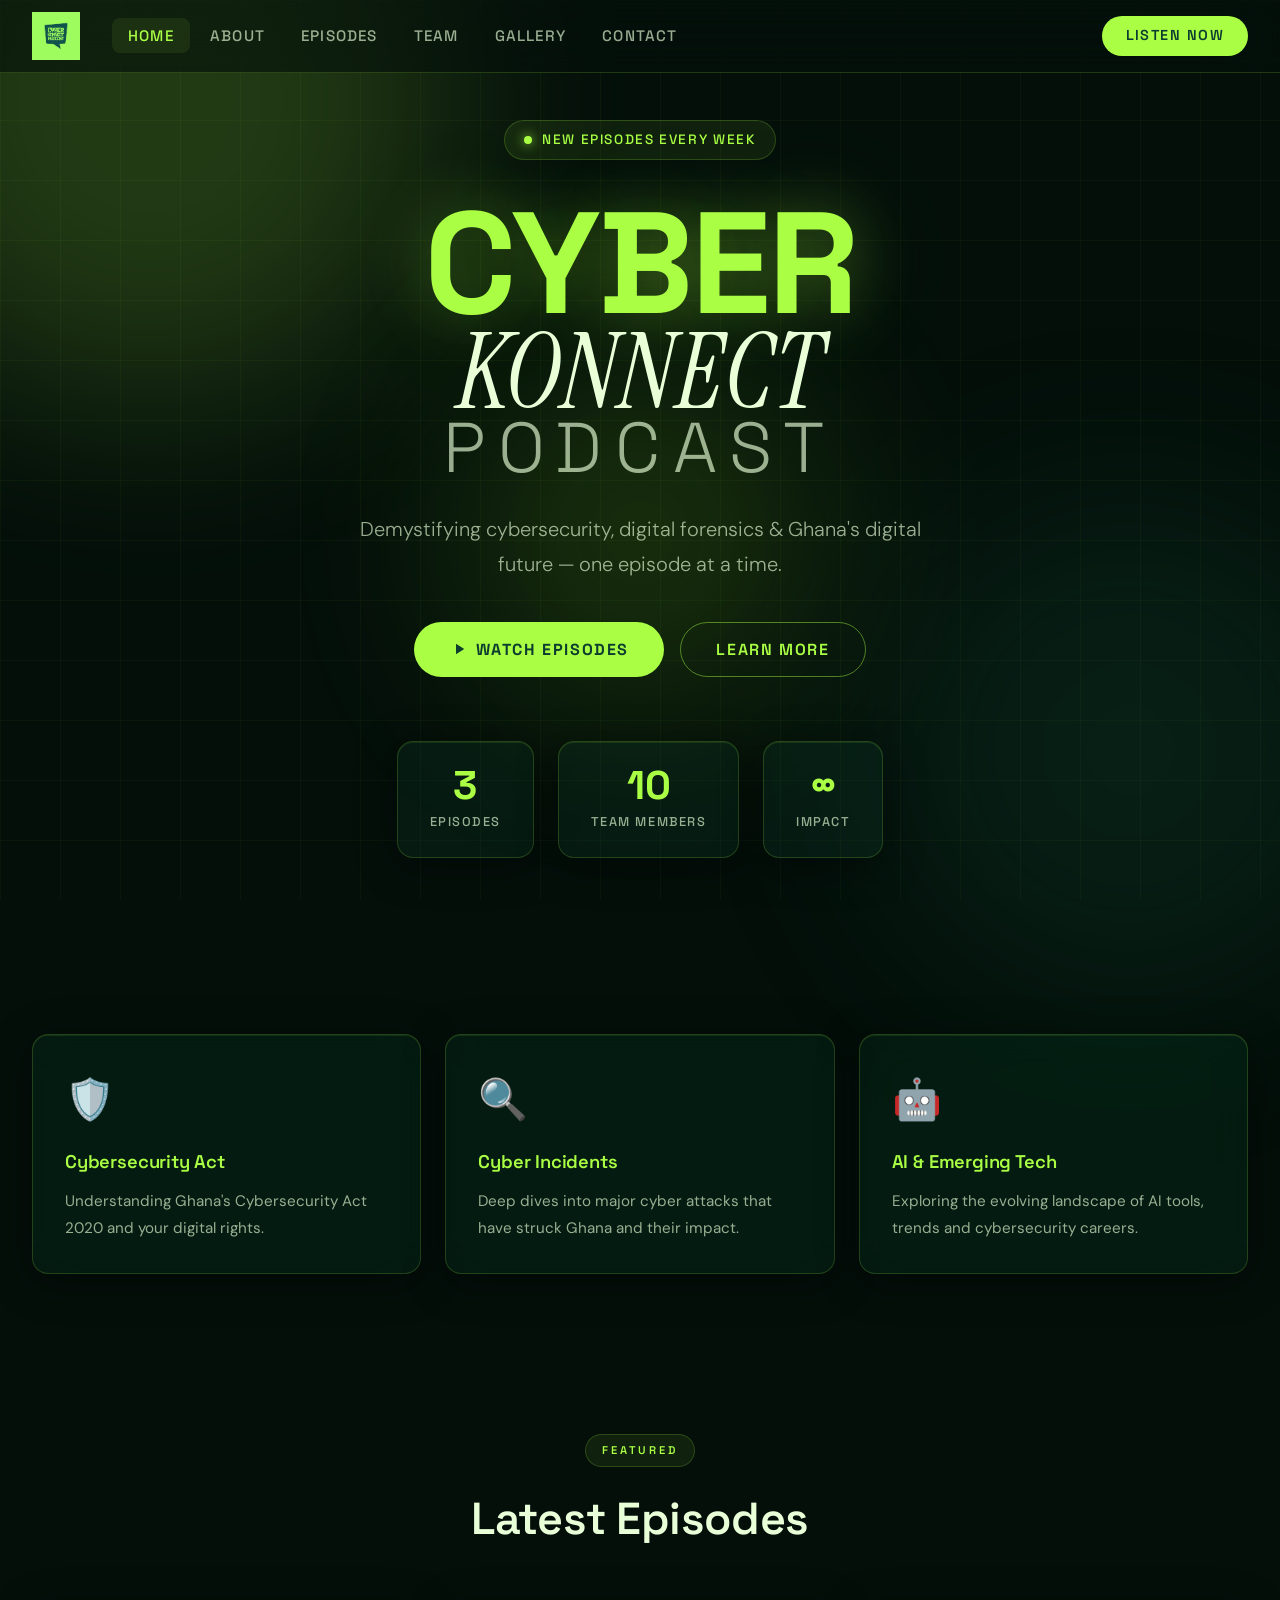
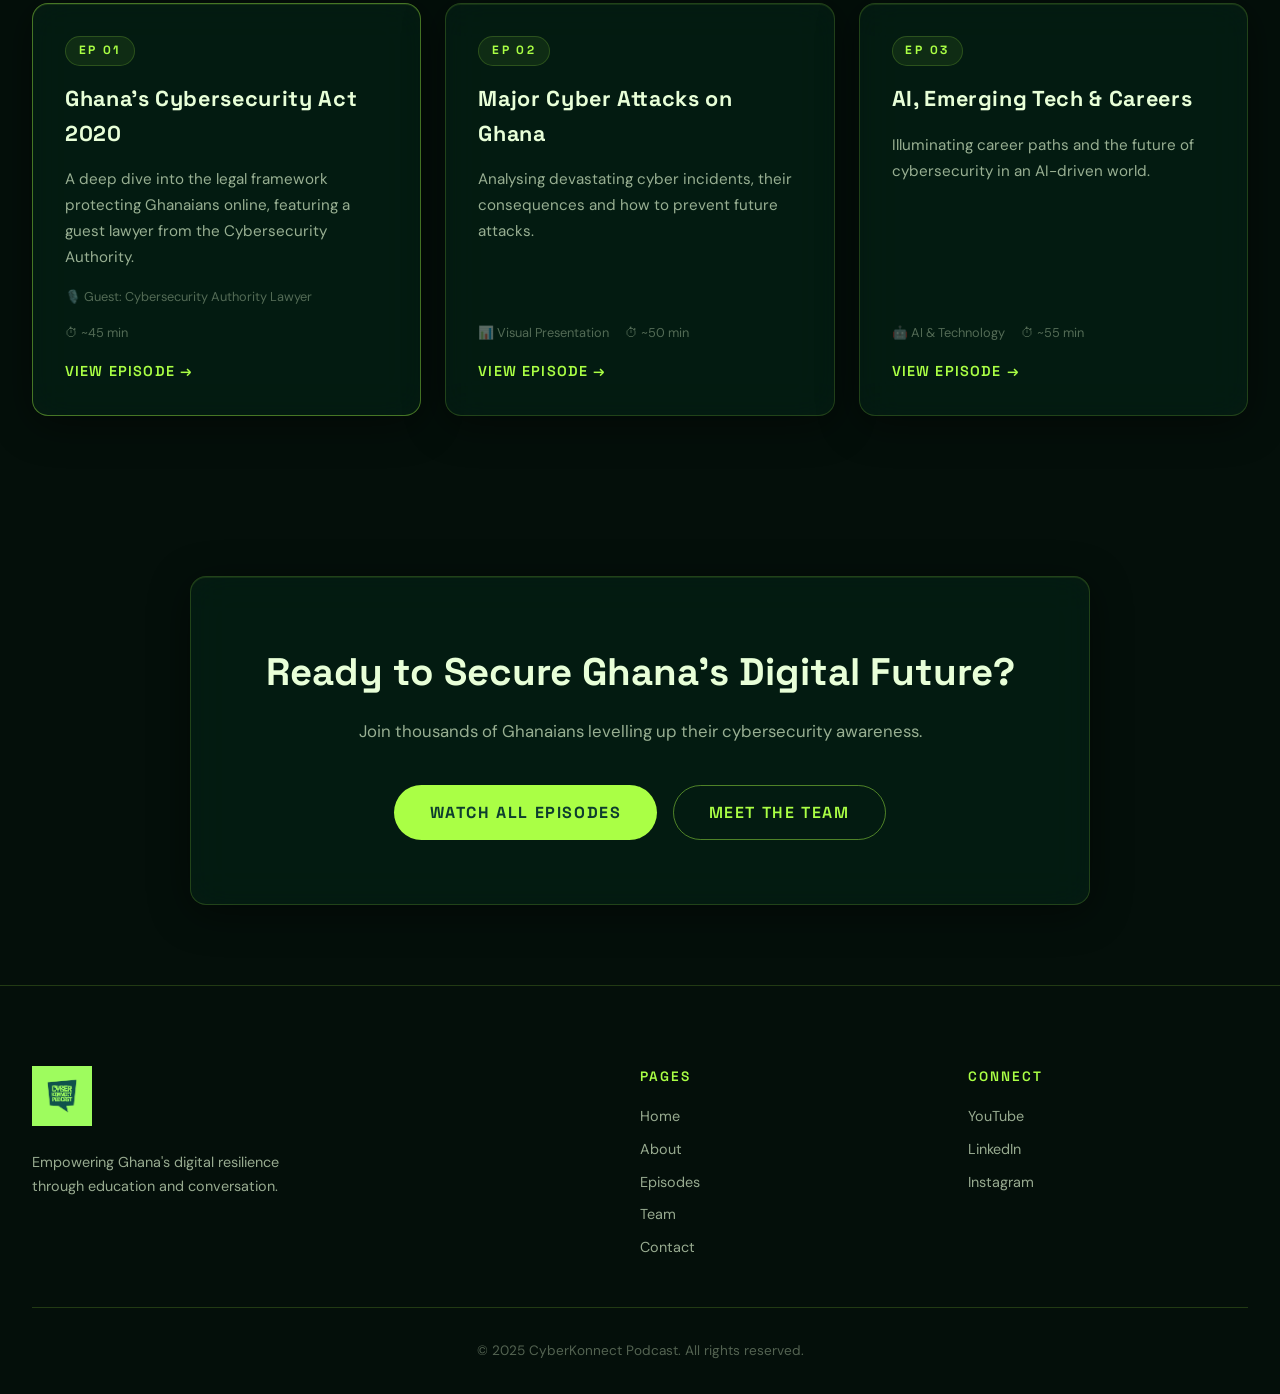
==== index.html @ 1802299e "active" ====
<!DOCTYPE html>
<html lang="en">
<head>
  <meta charset="UTF-8" />
  <meta name="viewport" content="width=device-width, initial-scale=1.0"/>
  <title>CyberKonnect Podcast</title>
  <link rel="stylesheet" href="styles.css"/>
  
</head>
<body>
  <!-- Animated Background -->
  <div class="bg-grid"></div>
  <div class="bg-orbs">
    <div class="orb orb-1"></div>
    <div class="orb orb-2"></div>
    <div class="orb orb-3"></div>
  </div>

  <!-- Nav -->
  <nav class="glass-nav">
    <div class="nav-inner">
      <a href="index.html" class="nav-logo">
        <img src="logo.webp" alt="CyberKonnect Logo" class="logo-img"/>
      </a>
      <ul class="nav-links">
        <li><a href="index.html" class="nav-link active">Home</a></li>
        <li><a href="about.html" class="nav-link">About</a></li>
        <li><a href="episodes.html" class="nav-link">Episodes</a></li>
        <li><a href="team.html" class="nav-link">Team</a></li>
        <li><a href="gallery.html" class="nav-link">Gallery</a></li>
        <li><a href="contact.html" class="nav-link">Contact</a></li>
      </ul>
      <a href="episodes.html" class="nav-cta">Listen Now</a>
      <button class="hamburger" id="hamburger">
        <span></span><span></span><span></span>
      </button>
    </div>
  </nav>

  <!-- Mobile Menu -->
  <div class="mobile-menu" id="mobileMenu">
    <a href="index.html" class="mob-link active">Home</a>
    <a href="about.html" class="mob-link">About</a>
    <a href="episodes.html" class="mob-link">Episodes</a>
    <a href="team.html" class="mob-link">Team</a>
    <a href="gallery.html" class="mob-link">Gallery</a>
    <a href="contact.html" class="mob-link">Contact</a>
  </div>

  <!-- Hero -->
  <section class="hero">
    <div class="hero-badge">
      <span class="pulse-dot"></span>
      New Episodes Every Week
    </div>
    <h1 class="hero-title">
      <span class="line-1">CYBER</span>
      <span class="line-2">KONNECT</span>
      <span class="line-3">PODCAST</span>
    </h1>
    <p class="hero-sub">
      Demystifying cybersecurity, digital forensics &amp; Ghana's digital future —
      one episode at a time.
    </p>
    <div class="hero-actions">
      <a href="episodes.html" class="btn-primary">
        <svg width="18" height="18" viewBox="0 0 24 24" fill="currentColor"><path d="M8 5v14l11-7z"/></svg>
        Watch Episodes
      </a>
      <a href="about.html" class="btn-ghost">Learn More</a>
    </div>
    <div class="hero-stats">
      <div class="stat-card glass-card">
        <span class="stat-num">3</span>
        <span class="stat-label">Episodes</span>
      </div>
      <div class="stat-card glass-card">
        <span class="stat-num">10</span>
        <span class="stat-label">Team Members</span>
      </div>
      <div class="stat-card glass-card">
        <span class="stat-num">∞</span>
        <span class="stat-label">Impact</span>
      </div>
    </div>
  </section>

  <!-- Features Strip -->
  <section class="features-strip">
    <div class="container">
      <div class="features-grid">
        <div class="feature-card glass-card">
          <div class="feat-icon">🛡️</div>
          <h3>Cybersecurity Act</h3>
          <p>Understanding Ghana's Cybersecurity Act 2020 and your digital rights.</p>
        </div>
        <div class="feature-card glass-card">
          <div class="feat-icon">🔍</div>
          <h3>Cyber Incidents</h3>
          <p>Deep dives into major cyber attacks that have struck Ghana and their impact.</p>
        </div>
        <div class="feature-card glass-card">
          <div class="feat-icon">🤖</div>
          <h3>AI & Emerging Tech</h3>
          <p>Exploring the evolving landscape of AI tools, trends and cybersecurity careers.</p>
        </div>
        
      </div>
    </div>
  </section>

  <!-- Latest Episode Preview -->
  <section class="latest-section">
    <div class="container">
      <div class="section-header">
        <span class="section-tag">Featured</span>
        <h2 class="section-title">Latest Episodes</h2>
      </div>
      <div class="episodes-preview">
        <div class="ep-card glass-card featured">
          <div class="ep-num">EP 01</div>
          <h3>Ghana's Cybersecurity Act 2020</h3>
          <p>A deep dive into the legal framework protecting Ghanaians online, featuring a guest lawyer from the Cybersecurity Authority.</p>
          <div class="ep-meta">
            <span>🎙️ Guest: Cybersecurity Authority Lawyer</span>
            <span>⏱ ~45 min</span>
          </div>
          <a href="episodes.html" class="ep-btn">View Episode →</a>
        </div>
        <div class="ep-card glass-card">
          <div class="ep-num">EP 02</div>
          <h3>Major Cyber Attacks on Ghana</h3>
          <p>Analysing devastating cyber incidents, their consequences and how to prevent future attacks.</p>
          <div class="ep-meta">
            <span>📊 Visual Presentation</span>
            <span>⏱ ~50 min</span>
          </div>
          <a href="episodes.html" class="ep-btn">View Episode →</a>
        </div>
        <div class="ep-card glass-card">
          <div class="ep-num">EP 03</div>
          <h3>AI, Emerging Tech & Careers</h3>
          <p>Illuminating career paths and the future of cybersecurity in an AI-driven world.</p>
          <div class="ep-meta">
            <span>🤖 AI & Technology</span>
            <span>⏱ ~55 min</span>
          </div>
          <a href="episodes.html" class="ep-btn">View Episode →</a>
        </div>
      </div>
    </div>
  </section>

  <!-- CTA Banner -->
  <section class="cta-banner">
    <div class="cta-glass glass-card">
      <h2>Ready to Secure Ghana's Digital Future?</h2>
      <p>Join thousands of Ghanaians levelling up their cybersecurity awareness.</p>
      <div class="cta-btns">
        <a href="episodes.html" class="btn-primary">Watch All Episodes</a>
        <a href="team.html" class="btn-ghost">Meet The Team</a>
      </div>
    </div>
  </section>

  <!-- Footer -->
  <footer class="footer">
    <div class="container">
      <div class="footer-inner">
        <div class="footer-brand">
          <img src="logo.webp" alt="Logo" class="footer-logo"/>
          <p>Empowering Ghana's digital resilience through education and conversation.</p>
        </div>
        <div class="footer-links">
          <h4>Pages</h4>
          <a href="index.html">Home</a>
          <a href="about.html">About</a>
          <a href="episodes.html">Episodes</a>
          <a href="team.html">Team</a>
          <a href="contact.html">Contact</a>
        </div>
        <div class="footer-socials">
          <h4>Connect</h4>
          <a href="#">YouTube</a>
          <a href="#">LinkedIn</a>
          <a href="#">Instagram</a>
        </div>
      </div>
      <div class="footer-bottom">
        <p>© 2025 CyberKonnect Podcast. All rights reserved.</p>
      </div>
    </div>
  </footer>

  <script src="main.js"></script>
</body>
</html>
---- styles.css ----
/* ============================================================
   CYBERKONNECT PODCAST — Global Stylesheet
   Palette: Lime #AAFF45, Dark Teal #0D3D2E, Accent #1A6B4A
   Fonts: Clash Display (display), Instrument Serif (editorial),
          DM Sans (body) — warm, human, editorial-futuristic
   ============================================================ */

@import url('https://fonts.googleapis.com/css2?family=DM+Sans:ital,opsz,wght@0,9..40,300;0,9..40,400;0,9..40,500;0,9..40,600;1,9..40,300;1,9..40,400&family=Instrument+Serif:ital@0;1&family=Space+Grotesk:wght@300;400;500;600;700&display=swap');

:root {
  --lime: #AAFF45;
  --lime-dim: #7FD420;
  --lime-glow: rgba(170, 255, 69, 0.35);
  --lime-subtle: rgba(170, 255, 69, 0.08);
  --teal-dark: #0D3D2E;
  --teal-mid: #1A6B4A;
  --teal-light: #2A9E6E;
  --bg-deep: #040F0A;
  --bg-dark: #071810;
  --bg-mid: #0B2418;
  --glass-bg: rgba(13, 61, 46, 0.25);
  --glass-border: rgba(170, 255, 69, 0.18);
  --glass-shadow: 0 8px 40px rgba(0,0,0,0.45);
  --text-primary: #E8FFD8;
  --text-secondary: rgba(232,255,216,0.65);
  --text-muted: rgba(232,255,216,0.35);
  /* NEW TYPOGRAPHY SYSTEM */
  --font-display: 'Space Grotesk', sans-serif;   /* bold headings, logos */
  --font-serif: 'Instrument Serif', serif;        /* editorial warmth, pullquotes */
  --font-body: 'DM Sans', sans-serif;             /* readable, friendly body text */
  --font-heading: 'Space Grotesk', sans-serif;    /* nav, labels, UI text */
  --radius: 16px;
  --radius-sm: 8px;
  --transition: all 0.3s cubic-bezier(0.4, 0, 0.2, 1);
}

/* ---- Reset ---- */
*, *::before, *::after { box-sizing: border-box; margin: 0; padding: 0; }
html { scroll-behavior: smooth; }
body {
  background: var(--bg-deep);
  color: var(--text-primary);
  font-family: var(--font-body);
  font-size: 16px;
  line-height: 1.6;
  overflow-x: hidden;
}

a { text-decoration: none; color: inherit; }
img { max-width: 100%; }
ul { list-style: none; }

/* ---- Background ---- */
.bg-grid {
  position: fixed; inset: 0; z-index: 0; pointer-events: none;
  background-image:
    linear-gradient(rgba(170,255,69,0.04) 1px, transparent 1px),
    linear-gradient(90deg, rgba(170,255,69,0.04) 1px, transparent 1px);
  background-size: 60px 60px;
  animation: gridDrift 20s linear infinite;
}
@keyframes gridDrift {
  from { background-position: 0 0; }
  to   { background-position: 60px 60px; }
}

.bg-orbs { position: fixed; inset: 0; z-index: 0; pointer-events: none; }
.orb {
  position: absolute; border-radius: 50%; filter: blur(100px); opacity: 0.18;
  animation: float 12s ease-in-out infinite;
}
.orb-1 { width: 600px; height: 600px; background: var(--lime); top: -200px; left: -150px; animation-delay: 0s; }
.orb-2 { width: 500px; height: 500px; background: var(--teal-mid); bottom: -100px; right: -100px; animation-delay: -4s; }
.orb-3 { width: 350px; height: 350px; background: var(--lime-dim); top: 40%; left: 50%; transform: translateX(-50%); animation-delay: -8s; }
@keyframes float {
  0%,100% { transform: translate(0,0); }
  33%  { transform: translate(30px, -40px); }
  66%  { transform: translate(-20px, 20px); }
}

/* ---- Glassmorphism Card ---- */
.glass-card {
  background: var(--glass-bg);
  border: 1px solid var(--glass-border);
  backdrop-filter: blur(20px) saturate(180%);
  -webkit-backdrop-filter: blur(20px) saturate(180%);
  box-shadow: var(--glass-shadow), inset 0 1px 0 rgba(170,255,69,0.1);
  border-radius: var(--radius);
  transition: var(--transition);
}
.glass-card:hover {
  border-color: rgba(170,255,69,0.45);
  box-shadow: var(--glass-shadow), 0 0 30px var(--lime-glow), inset 0 1px 0 rgba(170,255,69,0.2);
  transform: translateY(-4px);
}

/* ---- Nav ---- */
.glass-nav {
  position: fixed; top: 0; left: 0; right: 0; z-index: 100;
  background: rgba(4,15,10,0.6);
  border-bottom: 1px solid var(--glass-border);
  backdrop-filter: blur(24px);
  -webkit-backdrop-filter: blur(24px);
}
.nav-inner {
  max-width: 1280px; margin: 0 auto; padding: 0 2rem;
  height: 72px; display: flex; align-items: center; gap: 2rem;
}
.nav-logo { display: flex; align-items: center; }
.logo-img { height: 48px; width: auto; object-fit: contain; }
.nav-links { display: flex; gap: 0.25rem; flex: 1; }
.nav-link {
  font-family: var(--font-heading); font-size: 0.95rem; font-weight: 500;
  letter-spacing: 0.08em; text-transform: uppercase;
  padding: 0.5rem 1rem; border-radius: var(--radius-sm);
  color: var(--text-secondary); transition: var(--transition);
}
.nav-link:hover, .nav-link.active {
  color: var(--lime); background: var(--lime-subtle);
}
.nav-cta {
  font-family: var(--font-heading); font-size: 0.9rem; font-weight: 600;
  letter-spacing: 0.1em; text-transform: uppercase;
  padding: 0.55rem 1.5rem; border-radius: 999px;
  background: var(--lime); color: var(--teal-dark);
  transition: var(--transition);
}
.nav-cta:hover { background: #CCFF77; box-shadow: 0 0 20px var(--lime-glow); }

/* Hamburger */
.hamburger {
  display: none; background: none; border: none; cursor: pointer;
  flex-direction: column; gap: 5px; padding: 6px; margin-left: auto;
}
.hamburger span {
  display: block; width: 24px; height: 2px;
  background: var(--lime); border-radius: 2px; transition: var(--transition);
}
.mobile-menu {
  display: none; position: fixed; top: 72px; left: 0; right: 0; z-index: 99;
  background: rgba(4,15,10,0.95); backdrop-filter: blur(20px);
  border-bottom: 1px solid var(--glass-border);
  flex-direction: column; padding: 1rem 2rem 1.5rem;
}
.mobile-menu.open { display: flex; }
.mob-link {
  font-family: var(--font-heading); font-size: 1.1rem; font-weight: 500;
  letter-spacing: 0.08em; text-transform: uppercase;
  padding: 0.75rem 0; color: var(--text-secondary);
  border-bottom: 1px solid var(--glass-border); transition: var(--transition);
}
.mob-link:last-child { border-bottom: none; }
.mob-link:hover, .mob-link.active { color: var(--lime); }

/* ---- Buttons ---- */
.btn-primary {
  display: inline-flex; align-items: center; gap: 0.5rem;
  font-family: var(--font-heading); font-size: 1rem; font-weight: 700;
  letter-spacing: 0.1em; text-transform: uppercase;
  padding: 0.85rem 2.2rem; border-radius: 999px;
  background: var(--lime); color: var(--teal-dark);
  transition: var(--transition); border: none; cursor: pointer;
}
.btn-primary:hover {
  background: #CCFF77;
  box-shadow: 0 0 30px var(--lime-glow);
  transform: translateY(-2px);
}
.btn-ghost {
  display: inline-flex; align-items: center; gap: 0.5rem;
  font-family: var(--font-heading); font-size: 1rem; font-weight: 600;
  letter-spacing: 0.1em; text-transform: uppercase;
  padding: 0.85rem 2.2rem; border-radius: 999px;
  background: transparent; color: var(--lime);
  border: 1px solid rgba(170,255,69,0.45); transition: var(--transition);
}
.btn-ghost:hover {
  background: var(--lime-subtle);
  box-shadow: 0 0 20px var(--lime-glow);
  transform: translateY(-2px);
}

/* ---- Container ---- */
.container { max-width: 1280px; margin: 0 auto; padding: 0 2rem; position: relative; z-index: 1; }

/* ---- Section Header ---- */
.section-header { text-align: center; margin-bottom: 3rem; }
.section-tag {
  font-family: var(--font-display); font-size: 0.7rem; font-weight: 600;
  letter-spacing: 0.25em; text-transform: uppercase;
  color: var(--lime); background: var(--lime-subtle);
  padding: 0.4rem 1rem; border-radius: 999px;
  border: 1px solid var(--glass-border); display: inline-block; margin-bottom: 1rem;
}
.section-title {
  font-family: var(--font-display); font-size: clamp(1.8rem, 4vw, 2.8rem);
  font-weight: 600; color: var(--text-primary); letter-spacing: -0.01em;
}
.section-title span { color: var(--lime); font-family: var(--font-serif); font-style: italic; font-weight: 400; }

/* ---- Hero ---- */
.hero {
  position: relative; z-index: 1;
  min-height: 100vh; display: flex; flex-direction: column;
  align-items: center; justify-content: center;
  text-align: center; padding: 120px 2rem 6rem;
}
.hero-badge {
  display: inline-flex; align-items: center; gap: 0.6rem;
  font-family: var(--font-heading); font-size: 0.85rem; font-weight: 500;
  letter-spacing: 0.12em; text-transform: uppercase;
  color: var(--lime); background: var(--lime-subtle);
  border: 1px solid var(--glass-border); padding: 0.5rem 1.2rem;
  border-radius: 999px; margin-bottom: 2.5rem;
  animation: fadeInUp 0.6s ease both;
}
.pulse-dot {
  width: 8px; height: 8px; border-radius: 50%; background: var(--lime);
  box-shadow: 0 0 12px var(--lime); animation: pulse 2s ease-in-out infinite;
}
@keyframes pulse { 0%,100% { opacity:1; transform:scale(1); } 50% { opacity:0.5; transform:scale(1.5); } }

.hero-title {
  display: flex; flex-direction: column;
  line-height: 0.88; margin-bottom: 2rem;
}
.hero-title .line-1 {
  font-family: var(--font-display); font-weight: 700;
  font-size: clamp(4rem, 12vw, 9rem); color: var(--lime);
  letter-spacing: -0.02em;
  text-shadow: 0 0 60px var(--lime-glow), 0 0 120px rgba(170,255,69,0.15);
  animation: fadeInUp 0.7s 0.1s ease both;
}
.hero-title .line-2 {
  font-family: var(--font-serif); font-style: italic; font-weight: 400;
  font-size: clamp(2.8rem, 8.5vw, 6.5rem); color: var(--text-primary);
  letter-spacing: 0.01em;
  animation: fadeInUp 0.7s 0.2s ease both;
}
.hero-title .line-3 {
  font-family: var(--font-display); font-weight: 300;
  font-size: clamp(1.8rem, 5.5vw, 4.5rem); color: var(--text-secondary);
  letter-spacing: 0.18em; text-transform: uppercase;
  animation: fadeInUp 0.7s 0.3s ease both;
}
.hero-sub {
  font-family: var(--font-body); font-size: clamp(1.05rem, 2vw, 1.25rem);
  font-weight: 300; line-height: 1.75;
  color: var(--text-secondary); max-width: 580px; margin: 0 auto 2.5rem;
  animation: fadeInUp 0.7s 0.4s ease both;
}
.hero-actions {
  display: flex; gap: 1rem; justify-content: center; flex-wrap: wrap;
  margin-bottom: 4rem; animation: fadeInUp 0.7s 0.5s ease both;
}
.hero-stats {
  display: flex; gap: 1.5rem; flex-wrap: wrap; justify-content: center;
  animation: fadeInUp 0.7s 0.6s ease both;
}
.stat-card {
  padding: 1.5rem 2rem; text-align: center; min-width: 120px;
}
.stat-num {
  display: block; font-family: var(--font-display); font-size: 2.5rem;
  font-weight: 900; color: var(--lime); line-height: 1;
}
.stat-label {
  display: block; font-family: var(--font-heading); font-size: 0.8rem;
  font-weight: 500; letter-spacing: 0.12em; text-transform: uppercase;
  color: var(--text-secondary); margin-top: 0.4rem;
}

@keyframes fadeInUp {
  from { opacity: 0; transform: translateY(30px); }
  to   { opacity: 1; transform: translateY(0); }
}

/* ---- Features ---- */
.features-strip { position: relative; z-index: 1; padding: 5rem 0; }
.features-grid {
  display: grid; grid-template-columns: repeat(auto-fit, minmax(240px, 1fr)); gap: 1.5rem;
}
.feature-card { padding: 2rem; }
.feat-icon { font-size: 2.5rem; margin-bottom: 1rem; }
.feature-card h3 {
  font-family: var(--font-display); font-size: 1.15rem; font-weight: 600;
  color: var(--lime); margin-bottom: 0.75rem; letter-spacing: -0.01em;
}
.feature-card p { color: var(--text-secondary); font-size: 0.95rem; line-height: 1.75; font-family: var(--font-body); }

/* ---- Latest Section ---- */
.latest-section { position: relative; z-index: 1; padding: 5rem 0; }
.episodes-preview { display: grid; grid-template-columns: repeat(auto-fit, minmax(300px, 1fr)); gap: 1.5rem; }
.ep-card { padding: 2rem; display: flex; flex-direction: column; gap: 1rem; }
.ep-card.featured { border-color: rgba(170,255,69,0.4); }
.ep-num {
  font-family: var(--font-display); font-size: 0.75rem; font-weight: 700;
  letter-spacing: 0.2em; color: var(--lime); background: var(--lime-subtle);
  display: inline-block; padding: 0.3rem 0.8rem; border-radius: 999px;
  border: 1px solid var(--glass-border); width: fit-content;
}
.ep-card h3 {
  font-family: var(--font-heading); font-size: 1.35rem; font-weight: 700;
  color: var(--text-primary); letter-spacing: 0.03em;
}
.ep-card p { color: var(--text-secondary); font-size: 0.95rem; line-height: 1.7; flex: 1; }
.ep-meta {
  display: flex; gap: 1rem; flex-wrap: wrap;
  font-size: 0.8rem; color: var(--text-muted);
}
.ep-btn {
  font-family: var(--font-heading); font-size: 0.9rem; font-weight: 600;
  letter-spacing: 0.08em; text-transform: uppercase;
  color: var(--lime); transition: var(--transition);
  display: inline-flex; align-items: center; gap: 0.25rem;
}
.ep-btn:hover { gap: 0.5rem; text-shadow: 0 0 15px var(--lime-glow); }

/* ---- CTA Banner ---- */
.cta-banner { position: relative; z-index: 1; padding: 5rem 2rem; }
.cta-glass {
  max-width: 900px; margin: 0 auto; padding: 4rem 3rem;
  text-align: center;
}
.cta-glass h2 {
  font-family: var(--font-display); font-size: clamp(1.6rem, 4vw, 2.4rem);
  font-weight: 700; color: var(--text-primary); margin-bottom: 1rem;
}
.cta-glass p { color: var(--text-secondary); margin-bottom: 2.5rem; font-size: 1.05rem; }
.cta-btns { display: flex; gap: 1rem; justify-content: center; flex-wrap: wrap; }

/* ---- Footer ---- */
.footer { position: relative; z-index: 1; padding: 5rem 0 2rem; border-top: 1px solid var(--glass-border); }
.footer-inner { display: grid; grid-template-columns: 2fr 1fr 1fr; gap: 3rem; margin-bottom: 3rem; }
.footer-brand { }
.footer-logo { height: 60px; margin-bottom: 1rem; }
.footer-brand p { color: var(--text-secondary); font-size: 0.9rem; line-height: 1.7; max-width: 280px; }
.footer-links, .footer-socials { display: flex; flex-direction: column; gap: 0.6rem; }
.footer-links h4, .footer-socials h4 {
  font-family: var(--font-heading); font-size: 0.85rem; font-weight: 600;
  letter-spacing: 0.15em; text-transform: uppercase;
  color: var(--lime); margin-bottom: 0.5rem;
}
.footer-links a, .footer-socials a {
  color: var(--text-secondary); font-size: 0.9rem; transition: var(--transition);
}
.footer-links a:hover, .footer-socials a:hover { color: var(--lime); padding-left: 4px; }
.footer-bottom {
  border-top: 1px solid var(--glass-border); padding-top: 2rem;
  text-align: center; color: var(--text-muted); font-size: 0.85rem;
}

/* ---- Page Hero ---- */
.page-hero {
  position: relative; z-index: 1;
  padding: 160px 2rem 6rem; text-align: center;
}
.page-hero h1 {
  font-family: var(--font-display); font-size: clamp(2.5rem, 7vw, 5rem);
  font-weight: 700; letter-spacing: -0.02em;
  color: var(--lime); margin-bottom: 1.5rem;
  text-shadow: 0 0 40px var(--lime-glow);
}
.page-hero p {
  font-family: var(--font-serif); font-style: italic;
  font-size: clamp(1.1rem, 2.2vw, 1.35rem); color: var(--text-secondary);
  max-width: 600px; margin: 0 auto; line-height: 1.75;
}

/* ---- About Page ---- */
.about-section { position: relative; z-index: 1; padding: 4rem 0 6rem; }
.about-grid { display: grid; grid-template-columns: 1fr 1fr; gap: 3rem; align-items: start; }
.about-text h2 {
  font-family: var(--font-display); font-size: 1.8rem; font-weight: 700;
  color: var(--lime); margin-bottom: 1.5rem;
}
.about-text p { color: var(--text-secondary); line-height: 1.8; margin-bottom: 1rem; }
.objectives-card { padding: 2rem; }
.objectives-card h3 {
  font-family: var(--font-heading); font-size: 1.3rem; font-weight: 700;
  color: var(--lime); margin-bottom: 1.5rem;
}
.objective-item { display: flex; gap: 1rem; margin-bottom: 1.5rem; align-items: flex-start; }
.obj-icon { font-size: 1.5rem; flex-shrink: 0; margin-top: 2px; }
.obj-text h4 {
  font-family: var(--font-heading); font-size: 1rem; font-weight: 600;
  color: var(--text-primary); margin-bottom: 0.35rem;
}
.obj-text p { color: var(--text-secondary); font-size: 0.9rem; }

/* ---- Episodes Page ---- */
.episodes-section { position: relative; z-index: 1; padding: 2rem 0 6rem; }
.ep-full-card { padding: 2.5rem; margin-bottom: 1.5rem; }
.ep-full-card .ep-header { display: flex; align-items: center; gap: 1rem; margin-bottom: 1.5rem; }
.ep-full-card h2 {
  font-family: var(--font-heading); font-size: 1.6rem; font-weight: 700;
  color: var(--text-primary);
}
.ep-details { display: grid; grid-template-columns: 1fr 1fr; gap: 1.5rem; }
.ep-detail-item { }
.ep-detail-item h4 {
  font-family: var(--font-heading); font-size: 0.8rem; font-weight: 600;
  letter-spacing: 0.12em; text-transform: uppercase;
  color: var(--lime); margin-bottom: 0.5rem;
}
.ep-detail-item p { color: var(--text-secondary); font-size: 0.9rem; }
.ep-topics { list-style: none; margin-top: 1rem; }
.ep-topics li {
  color: var(--text-secondary); font-size: 0.9rem; padding: 0.3rem 0;
  padding-left: 1.2rem; position: relative;
}
.ep-topics li::before {
  content: '→'; position: absolute; left: 0; color: var(--lime); font-size: 0.8rem;
}

/* ---- Team Page ---- */
.team-section { position: relative; z-index: 1; padding: 2rem 0 6rem; }
.team-grid { display: grid; grid-template-columns: repeat(auto-fill, minmax(240px, 1fr)); gap: 1.5rem; }

.team-card {
  padding: 0; overflow: hidden; text-align: center;
  display: flex; flex-direction: column;
}
.team-photo-wrap {
  position: relative; width: 100%; aspect-ratio: 1 / 1.1; overflow: hidden;
  background: linear-gradient(160deg, var(--teal-mid) 0%, var(--bg-mid) 100%);
}
.team-photo-wrap img {
  width: 100%; height: 100%; object-fit: cover;
  filter: grayscale(20%) contrast(1.05);
  transition: transform 0.5s ease, filter 0.4s ease;
}
.team-card:hover .team-photo-wrap img {
  transform: scale(1.04);
  filter: grayscale(0%) contrast(1.1);
}
/* Photo placeholder when no image */
.team-photo-placeholder {
  width: 100%; height: 100%;
  display: flex; align-items: center; justify-content: center;
  background: linear-gradient(135deg, var(--teal-mid) 0%, var(--teal-dark) 100%);
  position: relative; overflow: hidden;
}
.team-photo-placeholder::before {
  content: ''; position: absolute; inset: 0;
  background: radial-gradient(circle at 40% 30%, rgba(170,255,69,0.12) 0%, transparent 65%);
}
.team-initials-big {
  font-family: var(--font-display); font-size: 3.5rem; font-weight: 700;
  color: var(--lime); opacity: 0.7; position: relative; z-index: 1;
  letter-spacing: -0.02em;
}
.team-photo-overlay {
  position: absolute; bottom: 0; left: 0; right: 0;
  background: linear-gradient(to top, rgba(4,15,10,0.85) 0%, transparent 100%);
  height: 55%;
}
.team-card-body { padding: 1.25rem 1.4rem 1.6rem; flex: 1; display: flex; flex-direction: column; }
.team-card-body h3 {
  font-family: var(--font-display); font-size: 1rem; font-weight: 600;
  color: var(--text-primary); margin-bottom: 0.3rem; letter-spacing: -0.01em;
  line-height: 1.3;
}
.team-card-body .role {
  font-family: var(--font-body); font-size: 0.78rem; font-weight: 500;
  letter-spacing: 0.06em; text-transform: uppercase;
  color: var(--lime); margin-bottom: 0.75rem; display: block;
}
.team-card-body p {
  color: var(--text-secondary); font-size: 0.88rem;
  font-family: var(--font-body); line-height: 1.65; flex: 1; margin-bottom: 1.1rem;
}
.linkedin-btn {
  display: inline-flex; align-items: center; gap: 0.45rem;
  font-family: var(--font-body); font-size: 0.8rem; font-weight: 600;
  letter-spacing: 0.04em; padding: 0.45rem 1rem; border-radius: 999px;
  background: rgba(10, 102, 194, 0.15);
  border: 1px solid rgba(10, 102, 194, 0.4);
  color: #6aaee8; transition: var(--transition);
  text-decoration: none; align-self: flex-start;
}
.linkedin-btn svg { flex-shrink: 0; }
.linkedin-btn:hover {
  background: rgba(10, 102, 194, 0.3);
  border-color: rgba(10, 102, 194, 0.8);
  color: #90c8ff;
  transform: translateY(-2px);
  box-shadow: 0 4px 16px rgba(10, 102, 194, 0.25);
}

/* Host body LinkedIn */
.host-body .linkedin-btn { align-self: flex-start; margin-top: 1.25rem; }
  font-family: var(--font-body); line-height: 1.65;
}

/* Host spotlight card */
.team-host-card {
  display: grid; grid-template-columns: 280px 1fr; gap: 0;
  max-width: 700px; margin: 0 auto 5rem; overflow: hidden;
}
.team-host-card .team-photo-wrap { aspect-ratio: unset; min-height: 320px; }
.host-body {
  padding: 2.5rem 2rem; display: flex; flex-direction: column; justify-content: center;
}
.host-body .host-label {
  font-family: var(--font-body); font-size: 0.75rem; font-weight: 500;
  letter-spacing: 0.15em; text-transform: uppercase;
  color: var(--lime); margin-bottom: 0.75rem; display: block;
}
.host-body h3 {
  font-family: var(--font-display); font-size: 1.5rem; font-weight: 700;
  color: var(--text-primary); letter-spacing: -0.02em; margin-bottom: 0.4rem;
}
.host-body .role {
  font-family: var(--font-serif); font-style: italic; font-size: 1rem;
  color: var(--lime); margin-bottom: 1.25rem; display: block;
}
.host-body p {
  color: var(--text-secondary); font-size: 0.95rem; line-height: 1.75;
  font-family: var(--font-body);
}

@media (max-width: 600px) {
  .team-host-card { grid-template-columns: 1fr; }
  .team-host-card .team-photo-wrap { min-height: 260px; }
}

/* ---- Contact Page ---- */
.contact-section { position: relative; z-index: 1; padding: 2rem 0 6rem; }
.contact-grid { display: grid; grid-template-columns: 1fr 1fr; gap: 3rem; }
.contact-form-card { padding: 2.5rem; }
.contact-form-card h2 {
  font-family: var(--font-heading); font-size: 1.6rem; font-weight: 700;
  color: var(--lime); margin-bottom: 2rem;
}
.form-group { margin-bottom: 1.5rem; }
.form-group label {
  display: block; font-family: var(--font-heading); font-size: 0.85rem;
  font-weight: 600; letter-spacing: 0.1em; text-transform: uppercase;
  color: var(--text-secondary); margin-bottom: 0.5rem;
}
.form-group input,
.form-group textarea,
.form-group select {
  width: 100%; padding: 0.85rem 1.2rem;
  background: rgba(13,61,46,0.3); border: 1px solid var(--glass-border);
  border-radius: var(--radius-sm); color: var(--text-primary);
  font-family: var(--font-body); font-size: 0.95rem;
  outline: none; transition: var(--transition);
  backdrop-filter: blur(10px);
}
.form-group input:focus,
.form-group textarea:focus,
.form-group select:focus {
  border-color: rgba(170,255,69,0.6);
  box-shadow: 0 0 0 3px rgba(170,255,69,0.1);
}
.form-group textarea { resize: vertical; min-height: 140px; }
.form-group select option { background: var(--bg-dark); }
.contact-info { display: flex; flex-direction: column; gap: 1.5rem; }
.info-card { padding: 1.5rem; display: flex; gap: 1rem; align-items: flex-start; }
.info-icon { font-size: 1.5rem; flex-shrink: 0; }
.info-text h4 {
  font-family: var(--font-heading); font-size: 0.9rem; font-weight: 600;
  letter-spacing: 0.1em; text-transform: uppercase; color: var(--lime); margin-bottom: 0.3rem;
}
.info-text p { color: var(--text-secondary); font-size: 0.9rem; }
.social-links { display: flex; gap: 1rem; margin-top: 2rem; flex-wrap: wrap; }
.social-link {
  font-family: var(--font-heading); font-size: 0.85rem; font-weight: 600;
  letter-spacing: 0.1em; text-transform: uppercase;
  padding: 0.5rem 1.2rem; border-radius: 999px;
  background: var(--lime-subtle); border: 1px solid var(--glass-border);
  color: var(--lime); transition: var(--transition);
}
.social-link:hover { background: var(--lime); color: var(--teal-dark); }

/* ---- Team Photo Note ---- */
.team-photo-note {
  margin: 3rem auto 0; text-align: center;
  font-family: var(--font-body); font-size: 0.85rem;
  color: var(--text-muted); line-height: 1.7;
  padding: 1rem 1.5rem;
  background: var(--lime-subtle); border: 1px dashed var(--glass-border);
  border-radius: var(--radius-sm); max-width: 650px;
}
.team-photo-note code {
  font-size: 0.8rem; color: var(--lime);
  background: rgba(170,255,69,0.08); padding: 0.1em 0.4em; border-radius: 4px;
}

/* ---- Divider ---- */
.cyber-divider {
  position: relative; z-index: 1; height: 2px; margin: 2rem 0;
  background: linear-gradient(90deg, transparent, var(--lime), transparent);
  opacity: 0.3;
}

/* ================================================================
   GALLERY PAGE
   ================================================================ */

.gallery-section { position: relative; z-index: 1; padding: 2rem 0 6rem; }

/* Filter bar */
.gallery-filters {
  display: flex; gap: 0.6rem; flex-wrap: wrap;
  justify-content: center; margin-bottom: 3rem;
}
.filter-btn {
  font-family: var(--font-body); font-size: 0.85rem; font-weight: 500;
  letter-spacing: 0.05em; padding: 0.5rem 1.3rem; border-radius: 999px;
  background: transparent; border: 1px solid var(--glass-border);
  color: var(--text-secondary); cursor: pointer; transition: var(--transition);
  backdrop-filter: blur(10px);
}
.filter-btn:hover { border-color: rgba(170,255,69,0.5); color: var(--lime); }
.filter-btn.active {
  background: var(--lime); color: var(--teal-dark);
  border-color: var(--lime); font-weight: 600;
  box-shadow: 0 0 20px var(--lime-glow);
}

/* Masonry grid */
.gallery-grid {
  columns: 3; column-gap: 1.2rem;
}
.gallery-item {
  break-inside: avoid; margin-bottom: 1.2rem;
  position: relative; border-radius: var(--radius); overflow: hidden;
  cursor: pointer;
  border: 1px solid var(--glass-border);
  transition: var(--transition);
}
.gallery-item:hover { border-color: rgba(170,255,69,0.5); transform: translateY(-3px); }
.gallery-item:hover .gallery-overlay { opacity: 1; }
.gallery-item:hover .gallery-img { transform: scale(1.05); filter: brightness(0.85); }

.gallery-img {
  width: 100%; display: block;
  transition: transform 0.5s ease, filter 0.4s ease;
  object-fit: cover;
}

/* Placeholder tiles (for when no real photos exist) */
.gallery-placeholder {
  width: 100%; background: linear-gradient(135deg, var(--teal-mid) 0%, var(--bg-mid) 100%);
  display: flex; align-items: center; justify-content: center;
  position: relative; overflow: hidden;
}
.gallery-placeholder::before {
  content: ''; position: absolute; inset: 0;
  background: radial-gradient(circle at 30% 30%, rgba(170,255,69,0.1) 0%, transparent 65%);
}
.gallery-placeholder-icon {
  font-size: 2.5rem; opacity: 0.35; position: relative; z-index: 1;
}

/* Overlay on hover */
.gallery-overlay {
  position: absolute; inset: 0; opacity: 0; transition: opacity 0.3s ease;
  background: linear-gradient(to top, rgba(4,15,10,0.92) 0%, rgba(4,15,10,0.3) 60%, transparent 100%);
  display: flex; flex-direction: column; justify-content: flex-end;
  padding: 1.5rem;
}
.gallery-overlay-label {
  font-family: var(--font-body); font-size: 0.75rem; font-weight: 500;
  letter-spacing: 0.1em; text-transform: uppercase;
  color: var(--lime); margin-bottom: 0.35rem; display: block;
}
.gallery-overlay-title {
  font-family: var(--font-display); font-size: 0.95rem; font-weight: 600;
  color: var(--text-primary); line-height: 1.3;
}
.gallery-overlay-zoom {
  position: absolute; top: 1rem; right: 1rem;
  width: 36px; height: 36px; border-radius: 50%;
  background: rgba(170,255,69,0.15); border: 1px solid var(--glass-border);
  display: flex; align-items: center; justify-content: center;
  color: var(--lime); font-size: 1rem;
  backdrop-filter: blur(8px);
}

/* Lightbox */
.lightbox {
  position: fixed; inset: 0; z-index: 999;
  background: rgba(2,8,5,0.96);
  display: none; align-items: center; justify-content: center;
  padding: 2rem;
  backdrop-filter: blur(12px);
  animation: lbFadeIn 0.2s ease;
}
.lightbox.open { display: flex; }
@keyframes lbFadeIn { from { opacity:0; } to { opacity:1; } }

.lightbox-inner {
  position: relative; max-width: 900px; width: 100%;
  display: flex; flex-direction: column; align-items: center; gap: 1.25rem;
}
.lightbox-img-wrap {
  width: 100%; border-radius: var(--radius);
  overflow: hidden; border: 1px solid var(--glass-border);
  box-shadow: 0 0 60px rgba(0,0,0,0.6), 0 0 30px var(--lime-glow);
}
.lightbox-img-wrap img,
.lightbox-img-wrap .gallery-placeholder {
  width: 100%; max-height: 70vh; object-fit: contain; display: block;
}
.lightbox-img-wrap .gallery-placeholder { min-height: 360px; }

.lightbox-caption {
  text-align: center;
}
.lightbox-caption .gallery-overlay-label { display: inline-block; margin-bottom: 0.35rem; }
.lightbox-caption .gallery-overlay-title { font-size: 1.1rem; }

.lightbox-close {
  position: fixed; top: 1.5rem; right: 1.5rem;
  width: 44px; height: 44px; border-radius: 50%;
  background: var(--glass-bg); border: 1px solid var(--glass-border);
  color: var(--text-primary); font-size: 1.3rem;
  display: flex; align-items: center; justify-content: center;
  cursor: pointer; backdrop-filter: blur(10px); transition: var(--transition);
}
.lightbox-close:hover { background: var(--lime); color: var(--teal-dark); }

.lightbox-nav {
  position: fixed; top: 50%; transform: translateY(-50%);
  width: 48px; height: 48px; border-radius: 50%;
  background: var(--glass-bg); border: 1px solid var(--glass-border);
  color: var(--text-primary); font-size: 1.3rem;
  display: flex; align-items: center; justify-content: center;
  cursor: pointer; backdrop-filter: blur(10px); transition: var(--transition);
  z-index: 1000;
}
.lightbox-nav:hover { background: var(--lime); color: var(--teal-dark); }
.lightbox-prev { left: 1.25rem; }
.lightbox-next { right: 1.25rem; }

.lightbox-counter {
  font-family: var(--font-body); font-size: 0.8rem;
  color: var(--text-muted); letter-spacing: 0.1em;
}

/* Upload note */
.gallery-upload-note {
  margin: 2.5rem auto 0; max-width: 680px; text-align: center;
  font-family: var(--font-body); font-size: 0.85rem; color: var(--text-muted);
  padding: 1rem 1.5rem; line-height: 1.7;
  background: var(--lime-subtle); border: 1px dashed var(--glass-border);
  border-radius: var(--radius-sm);
}
.gallery-upload-note code {
  color: var(--lime); background: rgba(170,255,69,0.08);
  padding: 0.1em 0.4em; border-radius: 4px; font-size: 0.8rem;
}

/* Responsive gallery grid */
@media (max-width: 900px) { .gallery-grid { columns: 2; } }
@media (max-width: 550px) { .gallery-grid { columns: 1; } }

/* ---- Responsive ---- */
@media (max-width: 900px) {
  .nav-links, .nav-cta { display: none; }
  .hamburger { display: flex; }
  .about-grid, .contact-grid { grid-template-columns: 1fr; }
  .footer-inner { grid-template-columns: 1fr; gap: 2rem; }
  .ep-details { grid-template-columns: 1fr; }
}
@media (max-width: 600px) {
  .hero { padding: 100px 1.5rem 4rem; }
  .hero-stats { gap: 1rem; }
  .stat-card { padding: 1rem 1.5rem; min-width: 90px; }
  .cta-glass { padding: 2.5rem 1.5rem; }
  .contact-form-card { padding: 1.5rem; }
}
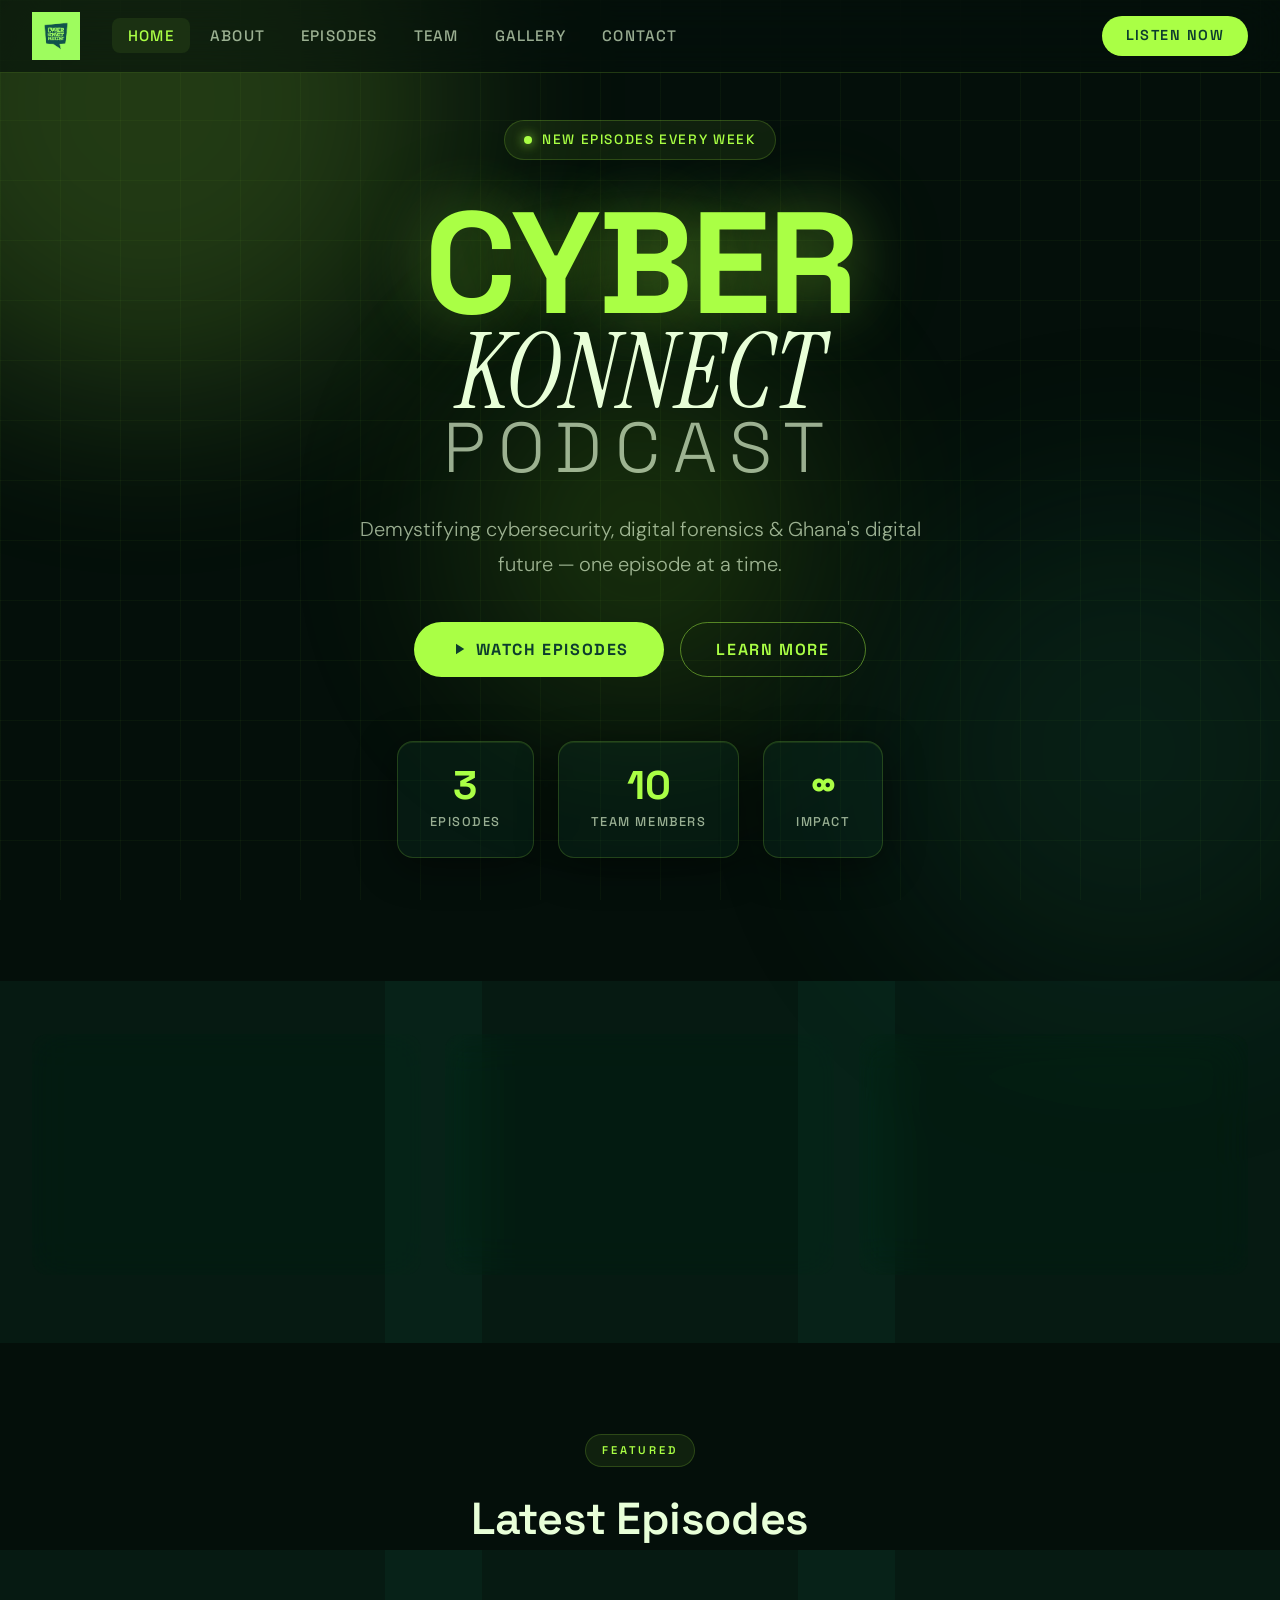
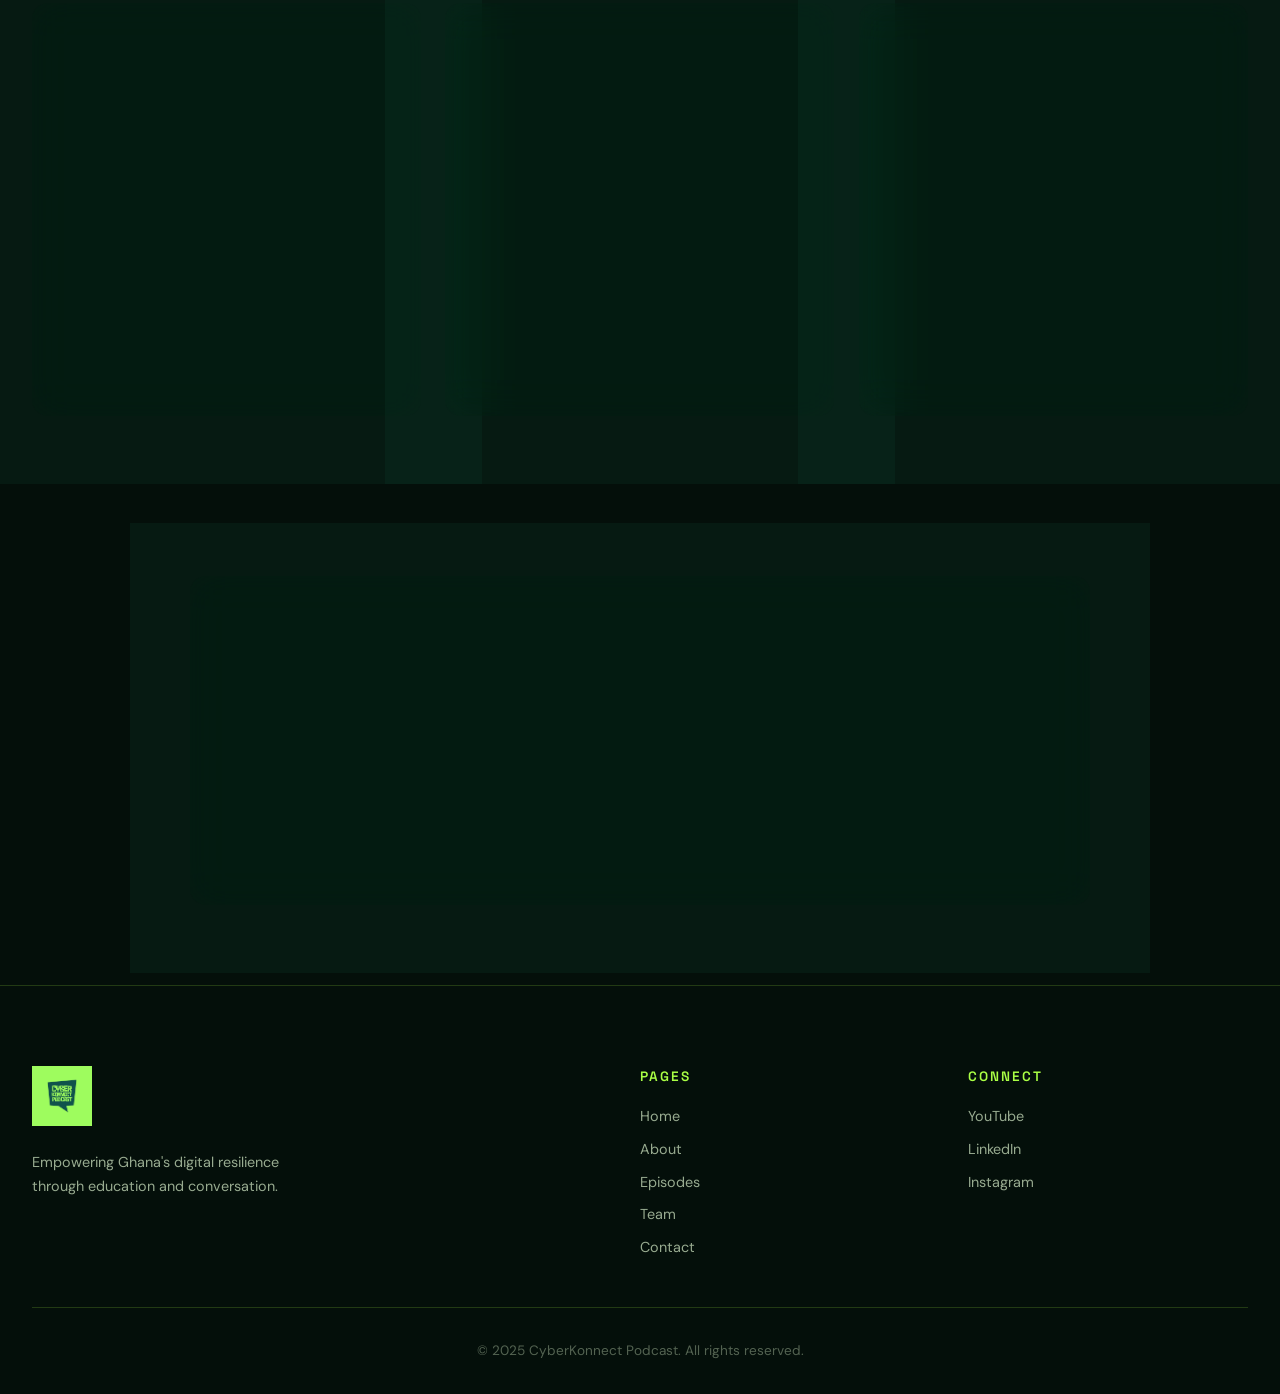
==== commit 99144545: "er" ====
--- a/index.html
+++ b/index.html
@@ -97,7 +97,7 @@
         <div class="feature-card glass-card">
           <div class="feat-icon">🔍</div>
           <h3>Cyber Incidents</h3>
-          <p>Deep dives into major cyber attacks that have struck Ghana and their impact.</p>
+          <p>Deep dives into major cyber attacks that have struck the world and their impact.</p>
         </div>
         <div class="feature-card glass-card">
           <div class="feat-icon">🤖</div>
@@ -129,7 +129,7 @@
         </div>
         <div class="ep-card glass-card">
           <div class="ep-num">EP 02</div>
-          <h3>Major Cyber Attacks on Ghana</h3>
+          <h3>Major Cyber Attacks in the world</h3>
           <p>Analysing devastating cyber incidents, their consequences and how to prevent future attacks.</p>
           <div class="ep-meta">
             <span>📊 Visual Presentation</span>
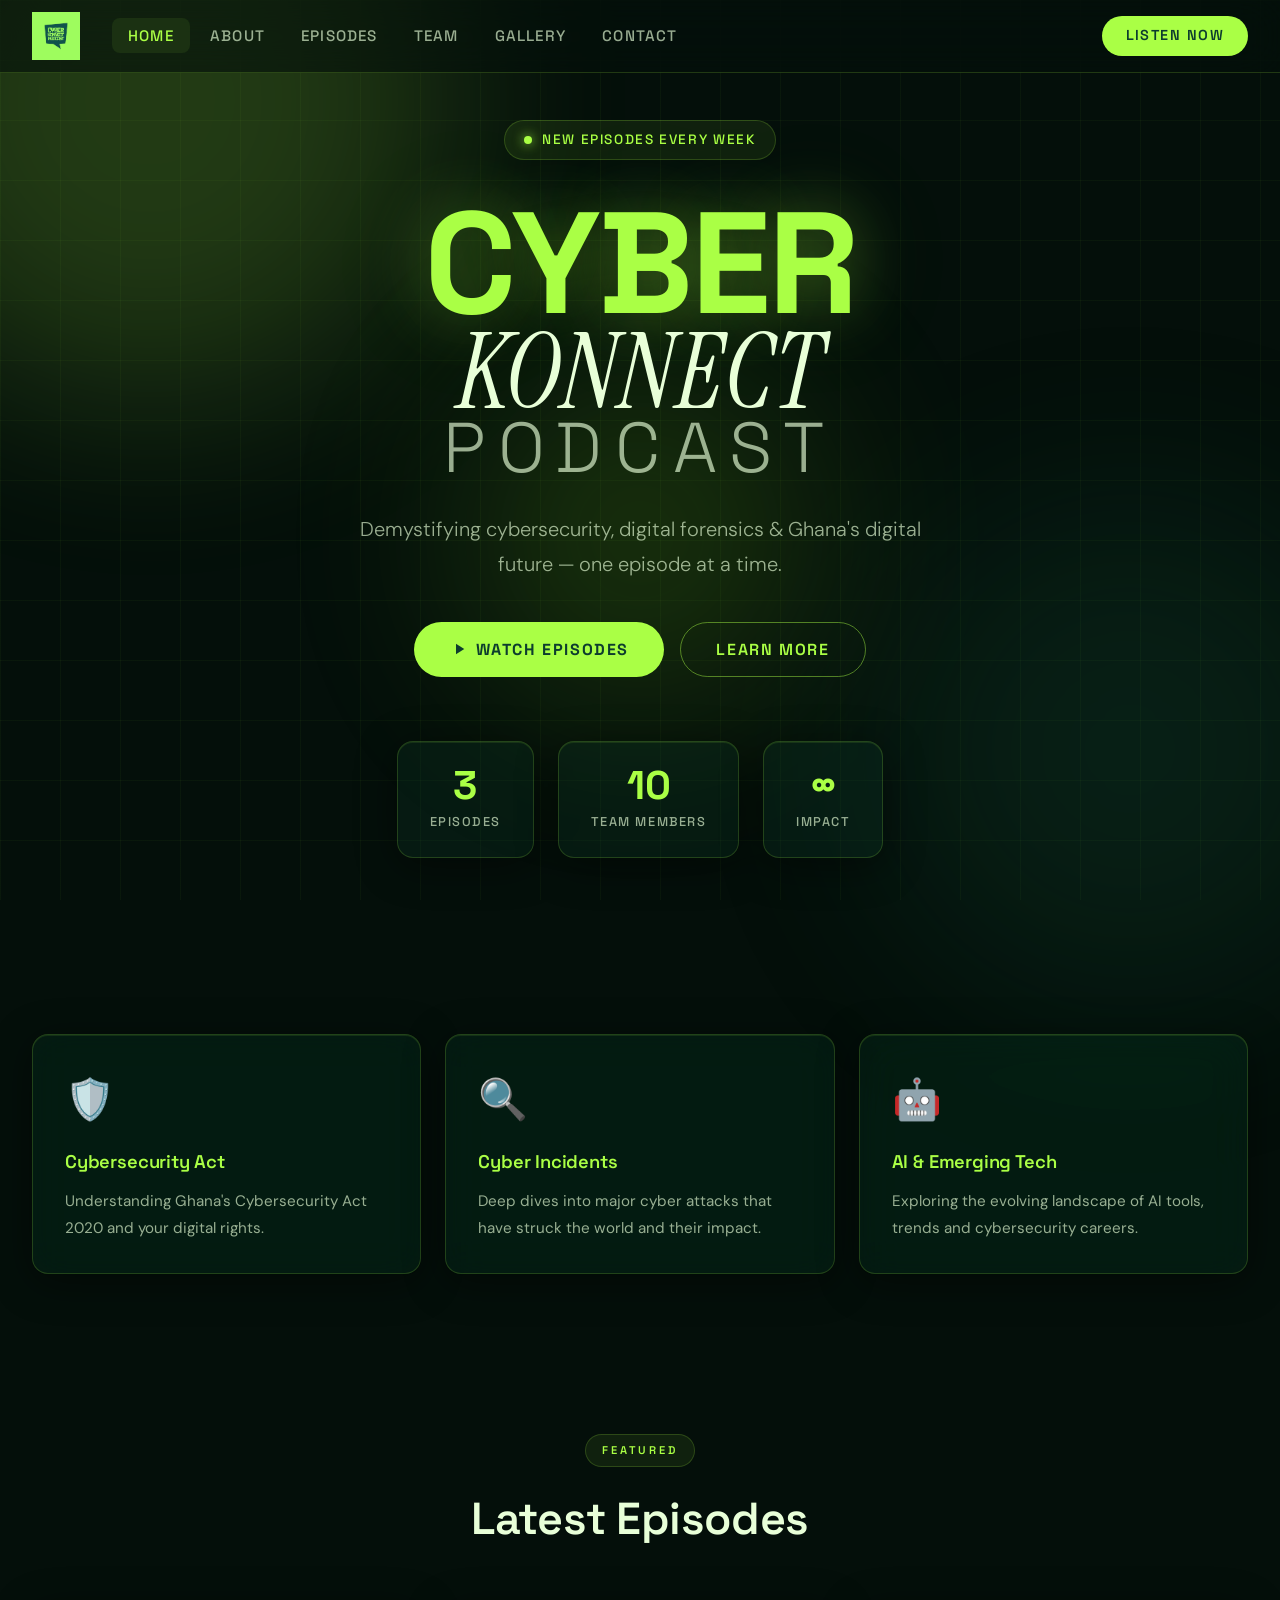
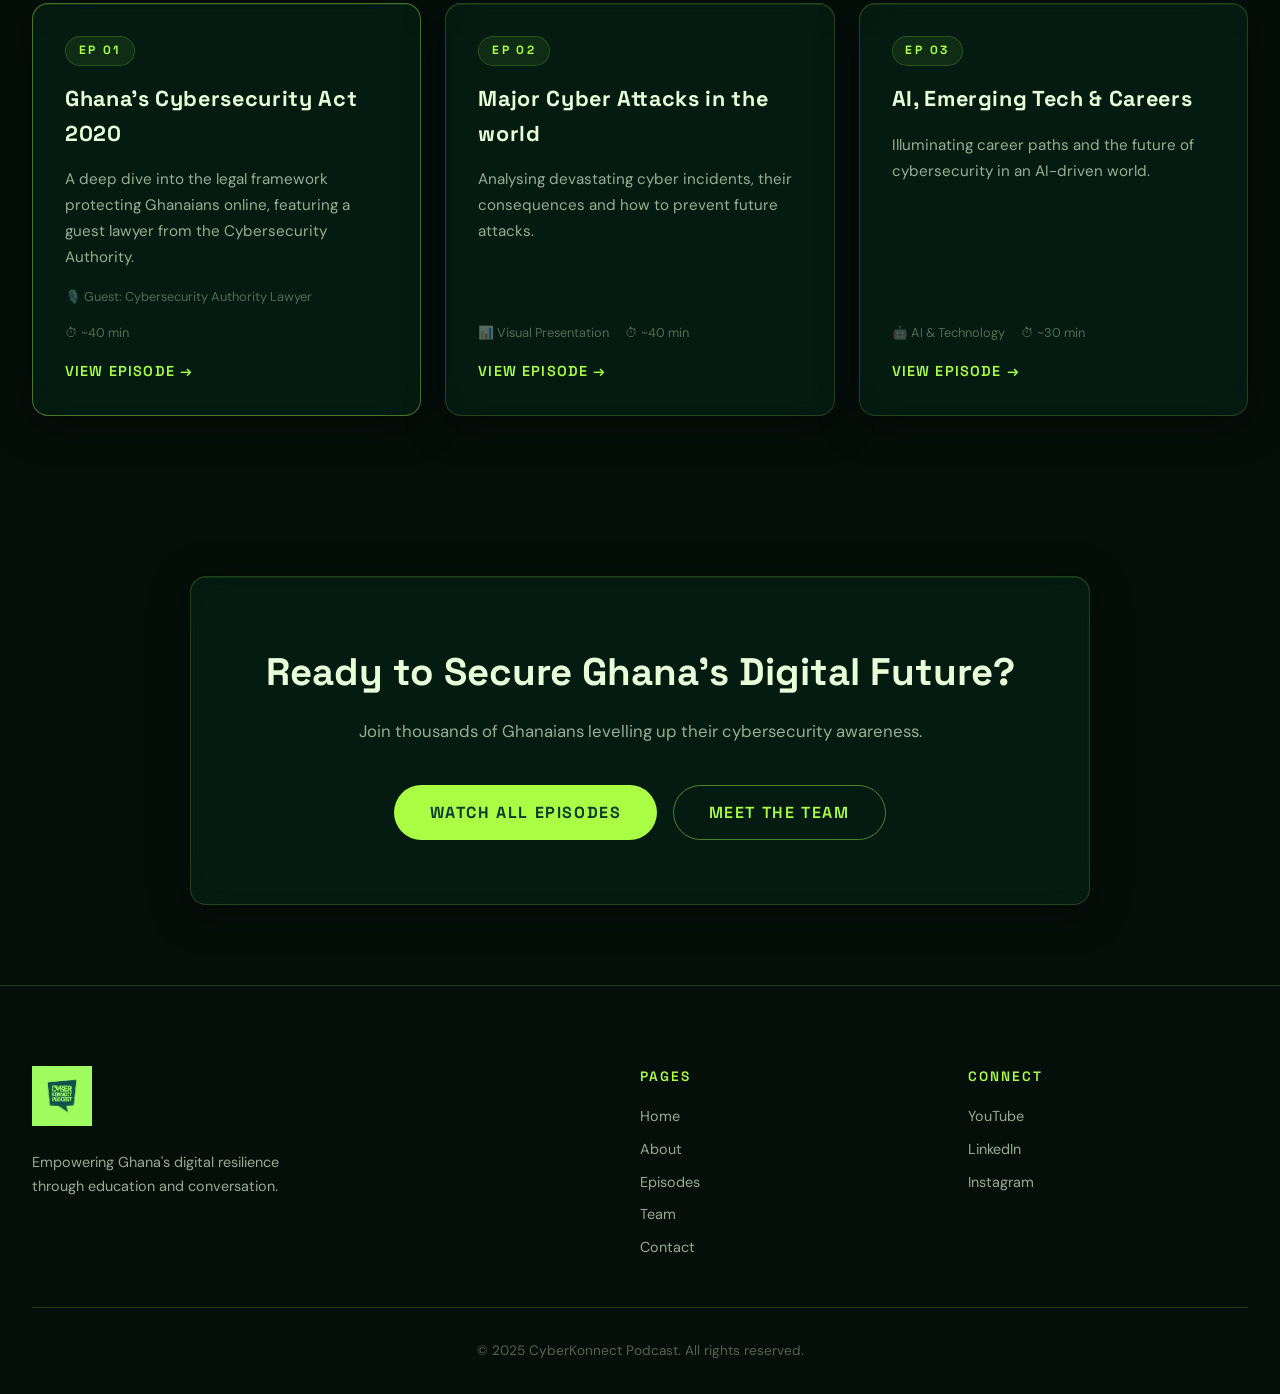
==== commit 3da85e16: "13" ====
--- a/index.html
+++ b/index.html
@@ -123,7 +123,7 @@
           <p>A deep dive into the legal framework protecting Ghanaians online, featuring a guest lawyer from the Cybersecurity Authority.</p>
           <div class="ep-meta">
             <span>🎙️ Guest: Cybersecurity Authority Lawyer</span>
-            <span>⏱ ~45 min</span>
+            <span>⏱ ~40 min</span>
           </div>
           <a href="episodes.html" class="ep-btn">View Episode →</a>
         </div>
@@ -133,7 +133,7 @@
           <p>Analysing devastating cyber incidents, their consequences and how to prevent future attacks.</p>
           <div class="ep-meta">
             <span>📊 Visual Presentation</span>
-            <span>⏱ ~50 min</span>
+            <span>⏱ ~40 min</span>
           </div>
           <a href="episodes.html" class="ep-btn">View Episode →</a>
         </div>
@@ -143,7 +143,7 @@
           <p>Illuminating career paths and the future of cybersecurity in an AI-driven world.</p>
           <div class="ep-meta">
             <span>🤖 AI & Technology</span>
-            <span>⏱ ~55 min</span>
+            <span>⏱ ~30 min</span>
           </div>
           <a href="episodes.html" class="ep-btn">View Episode →</a>
         </div>
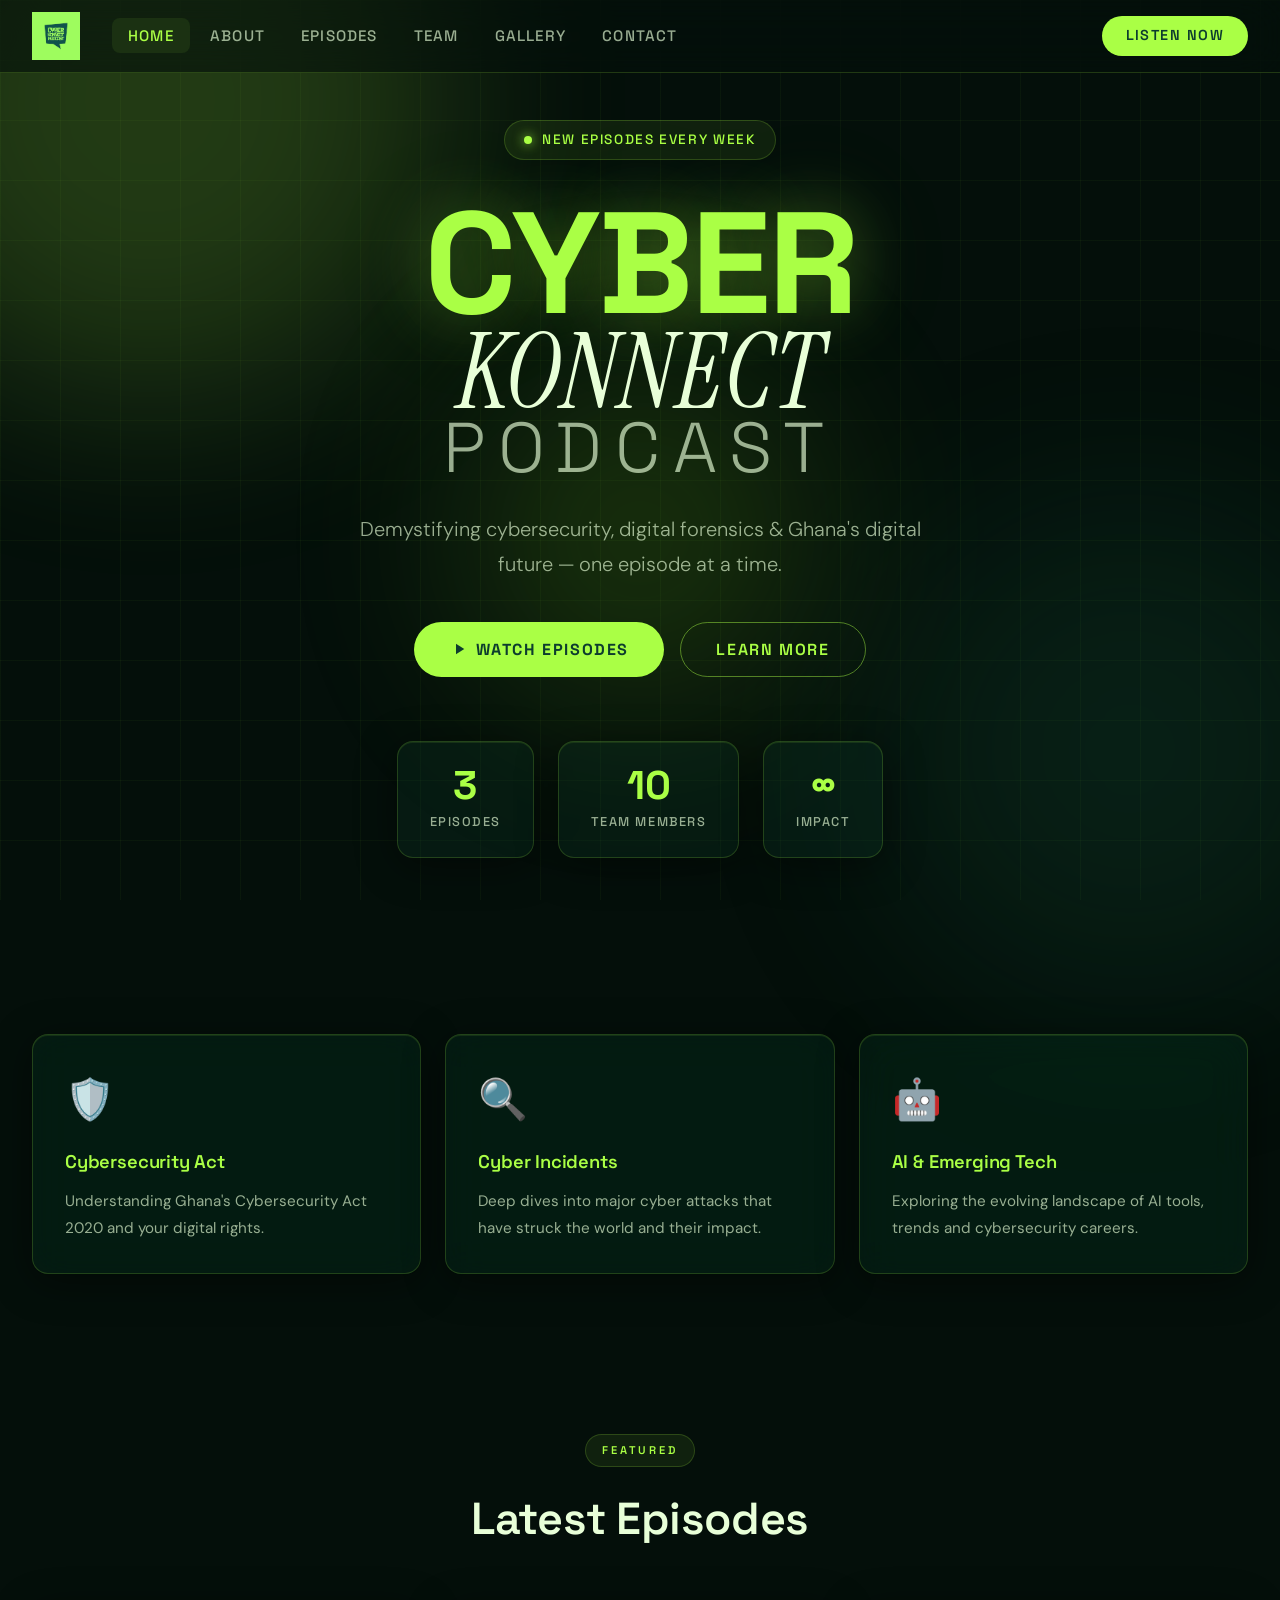
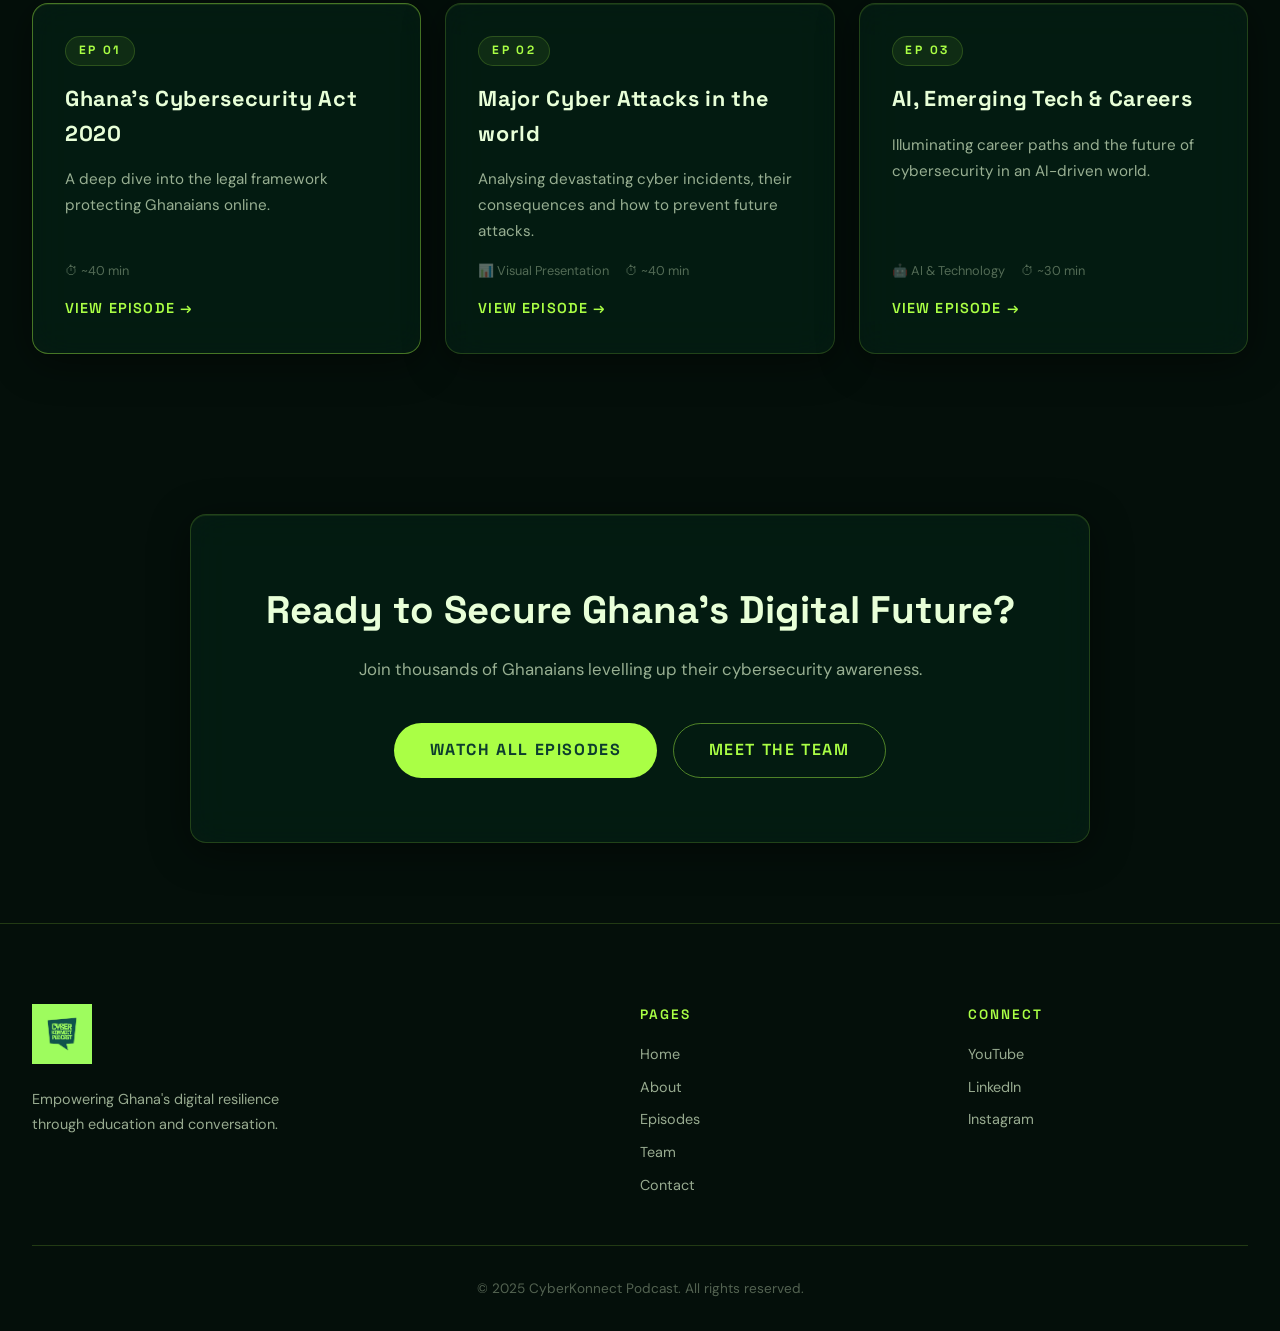
==== commit 3920d4d7: "." ====
--- a/index.html
+++ b/index.html
@@ -120,9 +120,9 @@
         <div class="ep-card glass-card featured">
           <div class="ep-num">EP 01</div>
           <h3>Ghana's Cybersecurity Act 2020</h3>
-          <p>A deep dive into the legal framework protecting Ghanaians online, featuring a guest lawyer from the Cybersecurity Authority.</p>
+          <p>A deep dive into the legal framework protecting Ghanaians online.</p>
           <div class="ep-meta">
-            <span>🎙️ Guest: Cybersecurity Authority Lawyer</span>
+        
             <span>⏱ ~40 min</span>
           </div>
           <a href="episodes.html" class="ep-btn">View Episode →</a>
